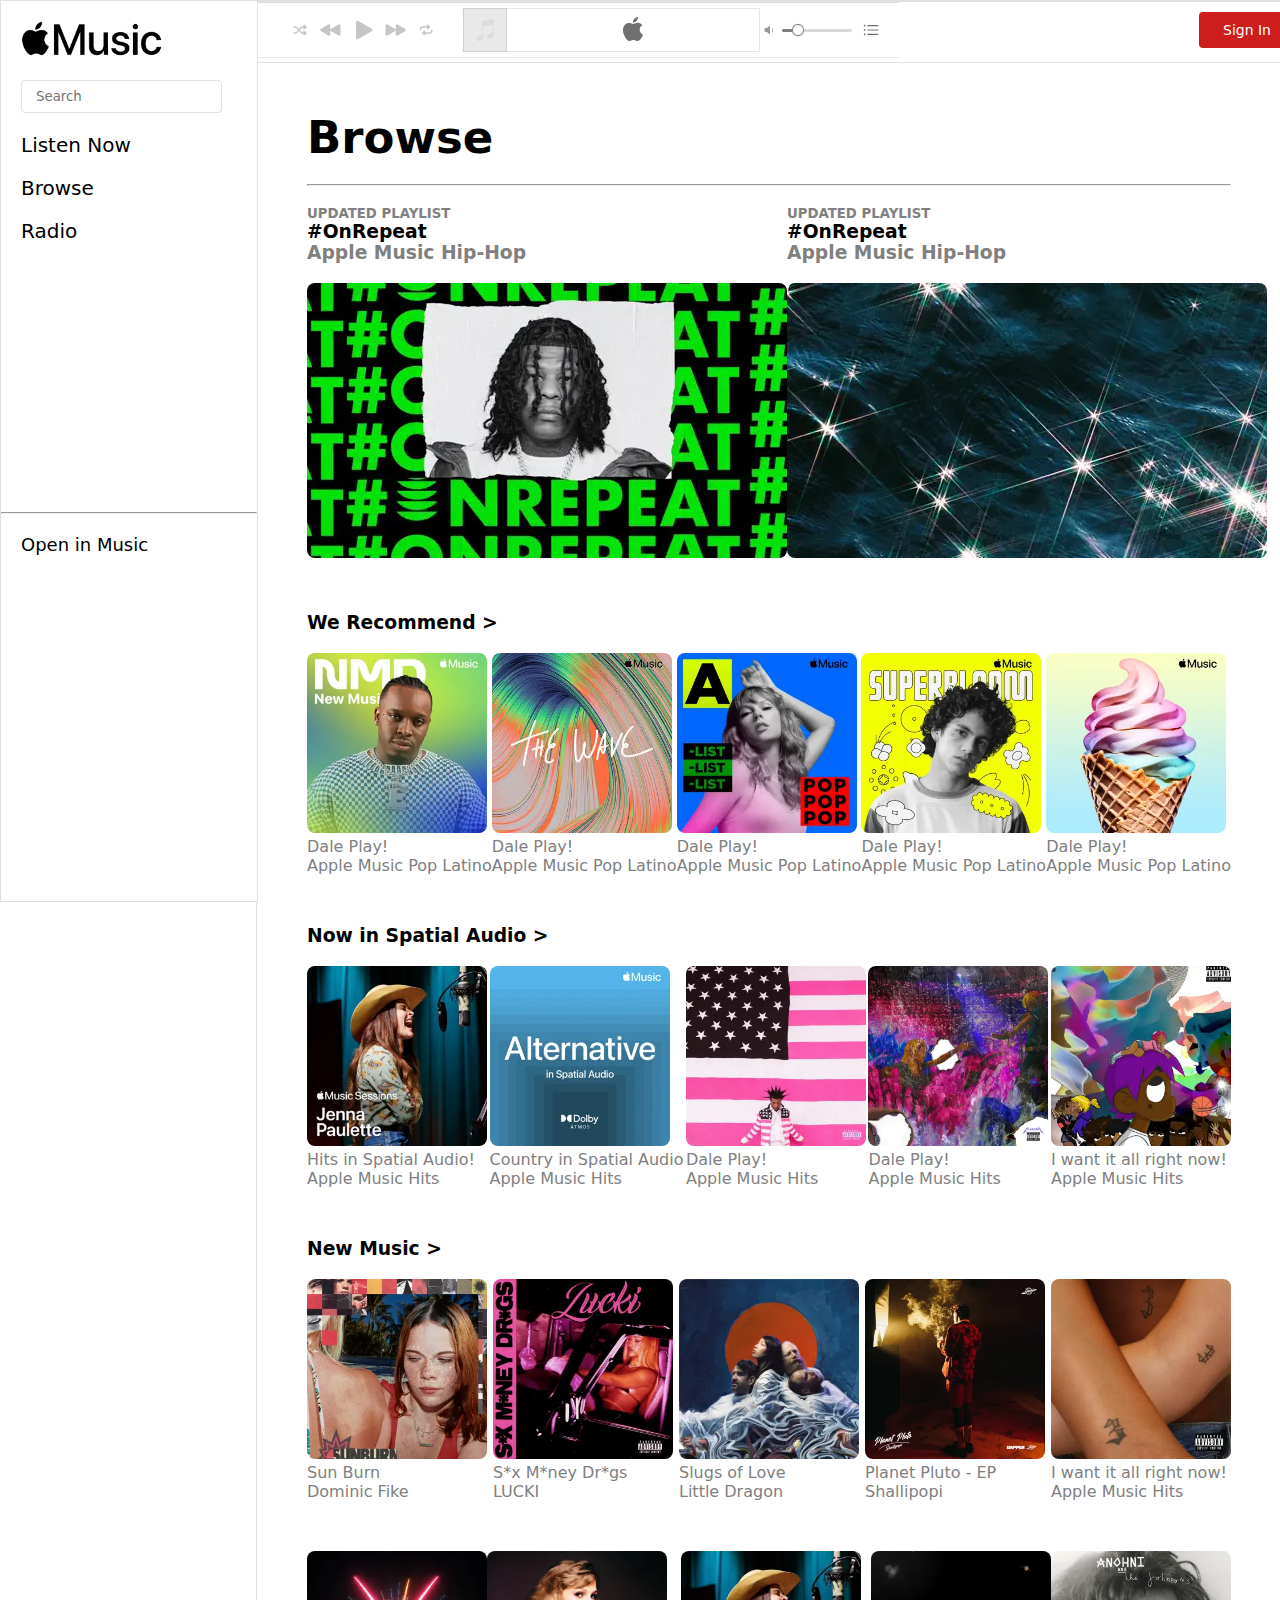
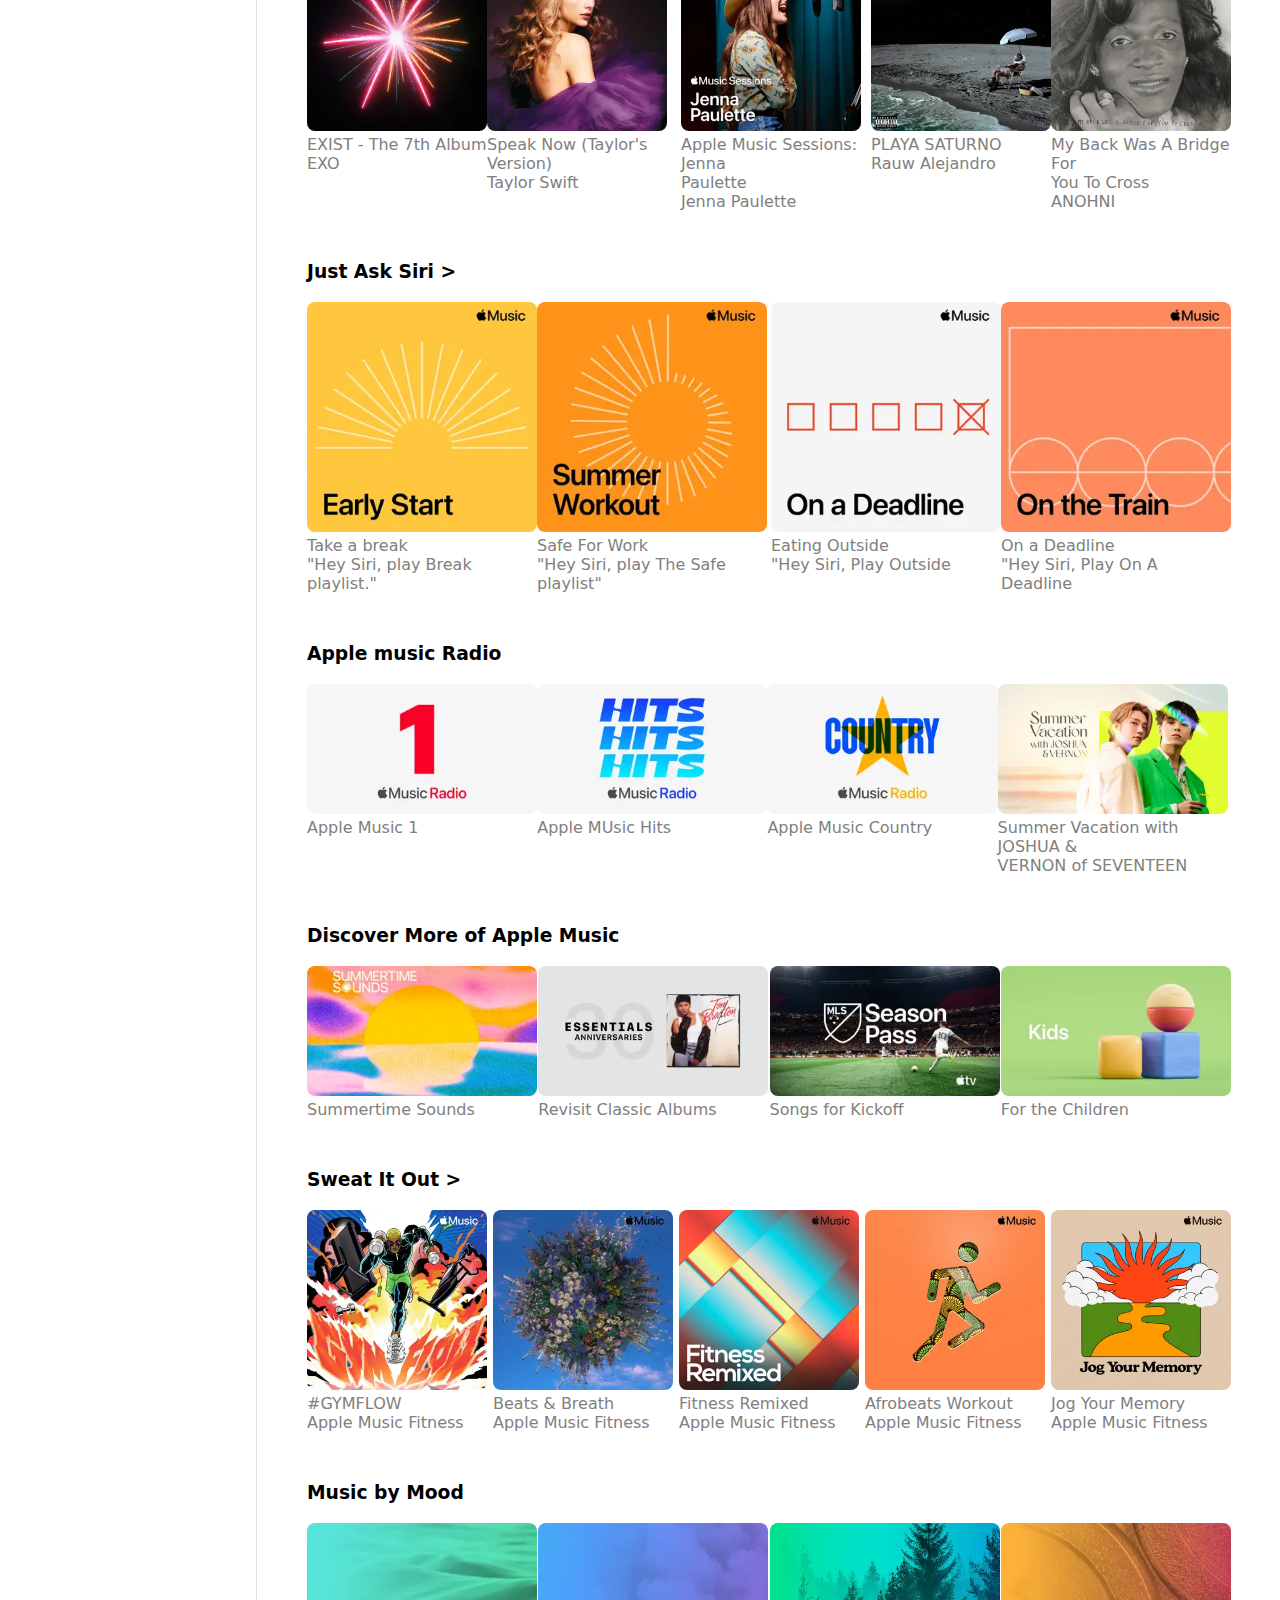
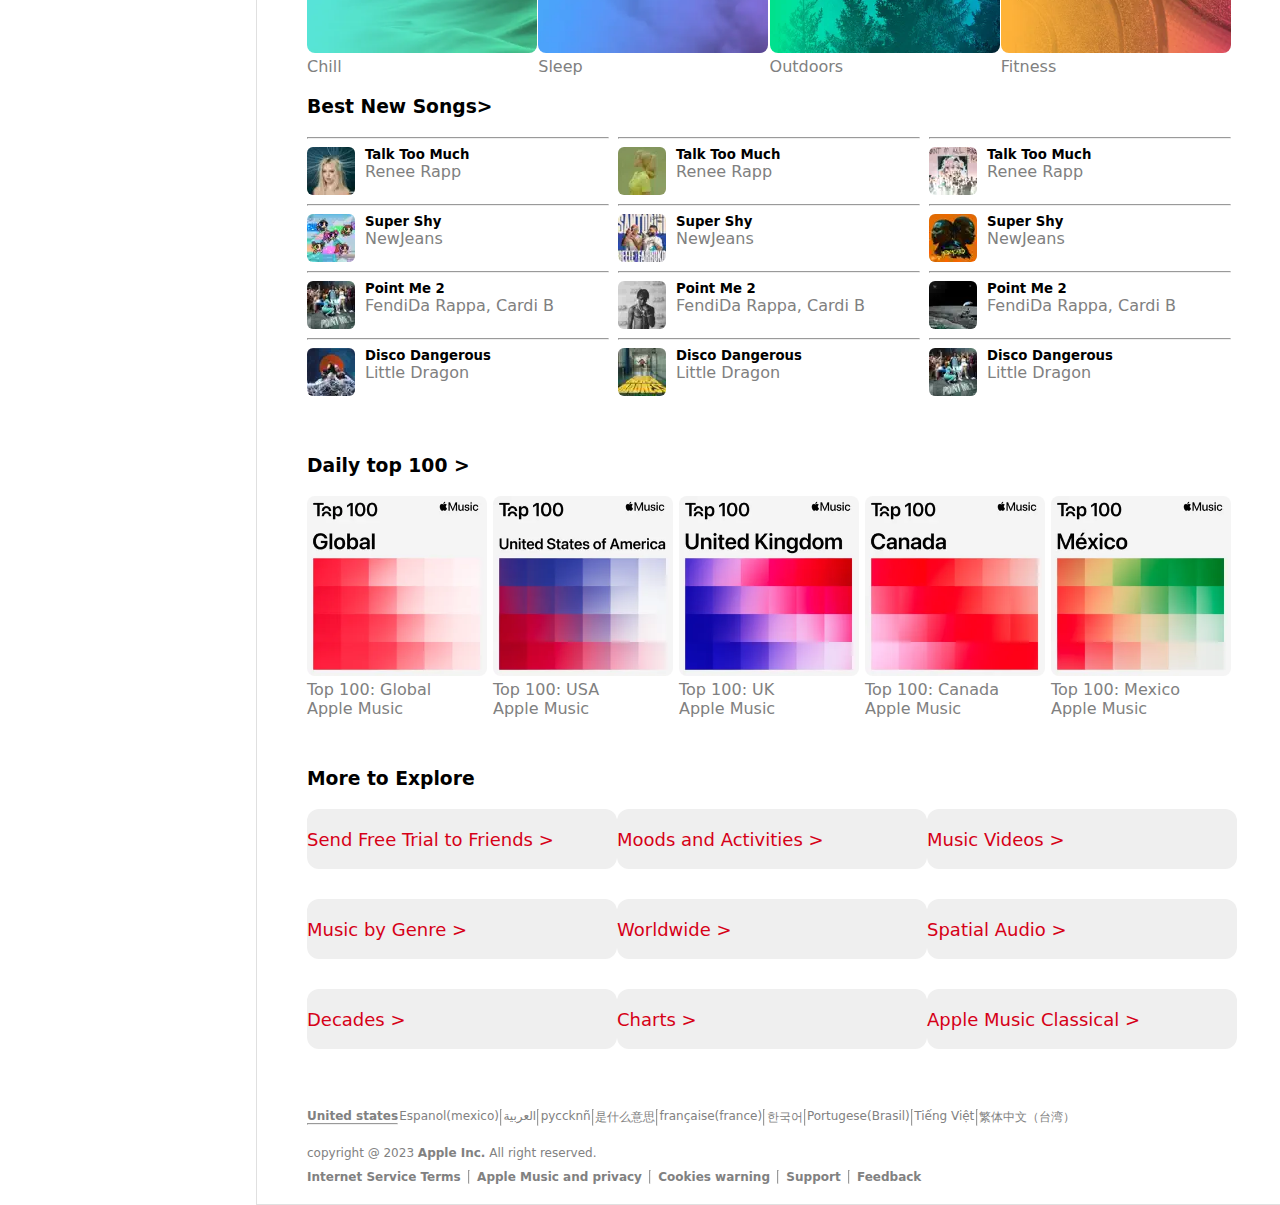
==== index.html @ d8089726 "my first project" ====
<!DOCTYPE html>
<html lang="en">
<head>
    <meta charset="UTF-8">
    <meta name="viewport" content="width=device-width, initial-scale=1.0">
    <title>Document</title>
    <link rel="stylesheet" href="./css/main.css">
</head>
<body>
    <div class="full_page">
        <div class="left">
            <div class="nav_logo">
                <img src="img/logo.png" alt="logo">
            </div>
            <input type="search" placeholder="Search">

            <div class="item_list">
               <ul>
                <li>Listen Now</li><br>
                <li>Browse</li><br>
                <li>Radio</li><br>
               </ul>
            </div>
            <div class="underline">
                <hr>
               <ul>
                <li>Open in Music</li>
               </ul>
            </div>
        </div>

        <div class="right">
            <div class="nav1">
                <div class="nav">
                     <div class="main_img">
                        <img src="img/player.PNG" alt="">

                        <div class="signing">
                            <button class="signn">Sign In</button>
                         </div>
                     </div>
                </div>

            </div>

            <div class="browse">
                <h2>Browse</h2>
                <hr class="lin">
            </div>

            <div class="section_two">
                <div class="slide_one">
                    <h5 class=" date list_tag">UPDATED PLAYLIST</h5>
                    <h3 class="on list_tag">#OnRepeat</h3>
                    <h3 class="app list_tag">Apple Music Hip-Hop</h3>
                    <div>
                        <img src="img/480x275sr.webp" alt="" class="apple">
                    </div>

                </div>

                <div class="slide_one">
                    <h5 class=" date list_tag">UPDATED PLAYLIST</h5>
                    <h3 class="on list_tag">#OnRepeat</h3>
                    <h3 class="app list_tag">Apple Music Hip-Hop</h3>
                    <div>
                        <img src="img/480x275sr (1) 2.webp" alt="" class="apple">
                    </div>

                </div>
            </div>

            <div class="section_three">
                <div class="we">
                   <h3> We Recommend ></h3>
                </div>
                <div class="section_three_images">
                  <div class="main_image">
                    <div>
                        <img src="img/316x316 recom 1.webp" alt="">
                    </div>
                    <p>Dale Play!</p>
                    <p>Apple Music Pop Latino</p>
                  </div>
                  <div class="main_image">
                    <div>
                        <img src="img/316x316SC.DN01 recom 2.webp" alt="">
                    </div>
                    <p>Dale Play!</p>
                    <p>Apple Music Pop Latino</p>
                  </div>
                  <div class="main_image">
                    <div>
                        <img src="img/316x316SC.DN01 recom 3.webp" alt="">
                    </div>
                    <p>Dale Play!</p>
                    <p>Apple Music Pop Latino</p>
                  </div>
                  <div class="main_image">
                    <div>
                        <img src="img/316x316SC.DN01 recom 4.webp" alt="">
                    </div>
                    <p>Dale Play!</p>
                    <p>Apple Music Pop Latino</p>
                  </div>
                  <div class="main_image">
                    <div>
                        <img src="img/316x316SC.DN01 recom 5.webp" alt="">
                    </div>
                    <p>Dale Play!</p>
                    <p>Apple Music Pop Latino</p>
                  </div>
                </div>

                <div class="section_three">
                    <div class="we">
                       <h3> Now in Spatial Audio ></h3>
                    </div>
                    <div class="section_three_images">
                      <div class="main_image">
                        <div>
                            <img src="img/316x316bb now 1.webp" alt="">
                        </div>
                        <p>Hits in Spatial Audio!</p>
                        <p>Apple Music Hits</p>
                      </div>
                      <div class="main_image">
                        <div>
                            <img src="img/316x316cc now 2.webp" alt="">
                        </div>
                        <p>Country in Spatial Audio</p>
                        <p>Apple Music Hits</p>
                      </div>
                      <div class="main_image">
                        <div>
                            <img src="img/316x316bb now 3.webp" alt="">
                        </div>
                        <p>Dale Play!</p>
                        <p>Apple Music Hits</p>
                      </div>
                      <div class="main_image">
                        <div>
                            <img src="img/316x316bb now 4.webp" alt="">
                        </div>
                        <p>Dale Play!</p>
                        <p>Apple Music Hits</p>
                      </div>
                      <div class="main_image">
                        <div>
                            <img src="img/316x316bb now 5.webp" alt="">
                        </div>
                        <p>I want it all right now!</p>
                        <p>Apple Music Hits</p>
                      </div>
                    </div>

                    <div class="section_three">
                        <div class="we">
                           <h3> New Music ></h3>
                        </div>
                        <div class="section_three_images">
                          <div class="main_image">
                            <div>
                                <img src="img/316x316bb new 1.webp" alt="">
                            </div>
                            <p>Sun Burn</p>
                            <p>Dominic Fike</p>
                          </div>
                          <div class="main_image">
                            <div>
                                <img src="img/316x316bb new 2.webp" alt="">
                            </div>
                            <p>S*x M*ney Dr*gs</p>
                            <p>LUCKI</p>
                          </div>
                          <div class="main_image">
                            <div>
                                <img src="img/316x316bb new 3.webp" alt="">
                            </div>
                            <p>Slugs of Love</p>
                            <p>Little Dragon</p>
                          </div>
                          <div class="main_image">
                            <div>
                                <img src="img/316x316bb new 4.webp" alt="">
                            </div>
                            <p>Planet Pluto - EP</p>
                            <p>Shallipopi</p>
                          </div>
                          <div class="main_image">
                            <div>
                                <img src="img/316x316bb new 5.webp" alt="">
                            </div>
                            <p>I want it all right now!</p>
                            <p>Apple Music Hits</p>
                          </div>
                        </div>

                        <div class="section_three">
                            <!-- <div class="we">
                               <h2> New Music</h2>
                            </div> -->
                            <div class="section_three_images">
                              <div class="main_image">
                                <div>
                                    <img src="img/316x316bb new 6.webp" alt="">
                                </div>
                                <p>EXIST - The 7th Album</p>
                                <p>EXO</p>
                              </div>
                              <div class="main_image">
                                <div>
                                    <img src="img/316x316bb new7.webp" alt="">
                                </div>
                                <p>Speak Now (Taylor's Version)</p>
                                <p>Taylor Swift</p>
                              </div>
                              <div class="main_image">
                                <div>
                                    <img src="img/316x316bb new 8.webp" alt="">
                                </div>
                                <p>Apple Music Sessions: Jenna</p>
                                <p>Paulette</p>
                                <p>Jenna Paulette</p>
                              </div>
                              <div class="main_image">
                                <div>
                                    <img src="img/316x316bb new 9.webp" alt="">
                                </div>
                                <p>PLAYA SATURNO</p>
                                <p>Rauw Alejandro</p>
                              </div>
                              <div class="main_image">
                                <div>
                                    <img src="img/316x316bb new 10.webp" alt="">
                                </div>
                                <p>My Back Was A Bridge For</p>
                                <p>You To Cross</p>
                                <p>ANOHNI</p>
                              </div>
                            </div>

                            <div class="section_three">
                                <div class="we">
                                   <h3> Just Ask Siri ></h3>
                                </div>
                                <div class="section_three_images_siri">
                                  <div class="main_image">
                                    <div>
                                        <img src="img/siri 1.webp" alt="">
                                    </div>
                                    <p>Take a break</p>
                                    <p>"Hey Siri, play Break playlist."</p>
                                  </div>
                                  <div class="main_image">
                                    <div>
                                        <img src="img/siri 2.webp" alt="">
                                    </div>
                                    <p>Safe For Work</p>
                                    <p>"Hey Siri, play The Safe playlist"</p>
                                  </div>
                                  <div class="main_image">
                                    <div>
                                        <img src="img/siri 3.webp" alt="">
                                    </div>
                                    <p>Eating Outside</p>
                                    <p>"Hey Siri, Play Outside</p>
                                  </div>
                                  <div class="main_image">
                                    <div>
                                        <img src="img/siri 4.webp" alt="">
                                    </div>
                                    <p>On a Deadline</p>
                                    <p>"Hey Siri, Play On A Deadline</p>
                                  </div>
                                </div>

                                <div class="section_three">
                                    <div class="we">
                                       <h3>Apple music Radio </h3>
                                    </div>
                                    <div class="section_three_images_radio">
                                      <div class="main_image">
                                        <div>
                                            <img src="img/radio1.webp" alt="">
                                        </div>
                                        <p>Apple Music 1</p>
                                      </div>
                                      <div class="main_image">
                                        <div>
                                            <img src="img/radio2.webp" alt="">
                                        </div>
                                        <p>Apple MUsic Hits</p>
                                      </div>
                                      <div class="main_image">
                                        <div>
                                            <img src="img/radio3.webp" alt="">
                                        </div>
                                        <p>Apple Music Country</p>
                                      </div>
                                      <div class="main_image">
                                        <div>
                                            <img src="img/radio4.webp" alt="">
                                        </div>
                                        <p>Summer Vacation with JOSHUA &</p>
                                        <P>VERNON of SEVENTEEN</P>
                                      </div>
                                    </div>

                                    <div class="section_three">
                                        <div class="we">
                                           <h3>Discover More of Apple Music</h3>
                                        </div>
                                        <div class="section_three_images_radio">
                                          <div class="main_image">
                                            <div>
                                                <img src="img/discover1.webp" alt="">
                                            </div>
                                            <p>Summertime Sounds</p>
                                          </div>
                                          <div class="main_image">
                                            <div>
                                                <img src="img/discover2.webp" alt="">
                                            </div>
                                            <p>Revisit Classic Albums</p>
                                          </div>
                                          <div class="main_image">
                                            <div>
                                                <img src="img/discover3.webp" alt="">
                                            </div>
                                            <p>Songs for Kickoff</p>
                                          </div>
                                          <div class="main_image">
                                            <div>
                                                <img src="img/discover4.webp" alt="">
                                            </div>
                                            <p>For the Children</p>
                                          </div>
                                        </div>

                                        <div class="section_three">
                                            <div class="we">
                                               <h3>Sweat It Out ></h3>
                                            </div>
                                            <div class="section_three_images">
                                              <div class="main_image">
                                                <div>
                                                    <img src="img/sweat.webp" alt="">
                                                </div>
                                                <p>#GYMFLOW</p>
                                                <p>Apple Music Fitness</p>
                                              </div>
                                              <div class="main_image">
                                                <div>
                                                    <img src="img/sweat2.webp" alt="">
                                                </div>
                                                <p>Beats & Breath</p>
                                                <p>Apple Music Fitness</p>
                                              </div>
                                              <div class="main_image">
                                                <div>
                                                    <img src="img/sweat3.webp" alt="">
                                                </div>
                                                <p>Fitness Remixed</p>
                                                <p>Apple Music Fitness</p>
                                              </div>
                                              <div class="main_image">
                                                <div>
                                                    <img src="img/sweat4.webp" alt="">
                                                </div>
                                                <p>Afrobeats Workout</p>
                                                <p>Apple Music Fitness</p>
                                              </div>
                                              <div class="main_image">
                                                <div>
                                                    <img src="img/sweat5.webp" alt="">
                                                </div>
                                                <p>Jog Your Memory</p>
                                                <p>Apple Music Fitness</p>
                                              </div>
                                            </div>

                                        <div class="section_three">
                                            <div class="we">
                                               <h3>Music by Mood</h3>
                                            </div>
                                            <div class="section_three_images_radio">
                                              <div class="main_image">
                                                <div>
                                                    <img src="img/mood1.webp" alt="">
                                                </div>
                                                <p>Chill</p>
                                              </div>
                                              <div class="main_image">
                                                <div>
                                                    <img src="img/mood2.webp" alt="">
                                                </div>
                                                <p>Sleep</p>
                                              </div>
                                              <div class="main_image">
                                                <div>
                                                    <img src="img/mood3.webp" alt="">
                                                </div>
                                                <p>Outdoors</p>
                                              </div>
                                              <div class="main_image">
                                                <div>
                                                    <img src="img/mood4.webp" alt="">
                                                </div>
                                                <p>Fitness</p>
                                              </div>
                                            </div>

                                            <div class="music_table">
                                                <div class="music_table1">
                                                    <h3>Best New Songs></h3>
                                                </div>
                                                <div class="music_table_flex">
                                                    <div class="master1">
                                                        <div class="best_new_songs">
                                                        <hr>
                                                        <div class="best_new_songs_div1">
                                                            <div class="jaey">
                                                                <img src="img/bestnew1.webp" alt="">
                                                            </div>
                                                            <div class="text">
                                                                <ul>
                                                                    <h5>Talk Too Much</h5>
                                                                    <p>Renee Rapp</p>
                                                                </ul>
                                                            </div>
                                                        </div>
                                                    </div>
                                                    <div class="best_new_songs">
                                                        <hr>
                                                        <div class="best_new_songs_div1">
                                                            <div class="jaey">
                                                                <img src="img/bestnew2.webp" alt="">
                                                            </div>
                                                            <div class="text">
                                                                <ul>
                                                                    <h5>Super Shy</h5>
                                                                    <p>NewJeans</p>
                                                                </ul>
                                                            </div>
                                                        </div>
                                                    </div>
                                                    <div class="best_new_songs">
                                                        <hr>
                                                        <div class="best_new_songs_div1">
                                                            <div class="jaey">
                                                                <img src="img/bestnew3.webp" alt="">
                                                            </div>
                                                            <div class="text">
                                                                <ul>
                                                                    <h5>Point Me 2</h5>
                                                                    <p>FendiDa Rappa, Cardi B</p>
                                                                </ul>
                                                            </div>
                                                        </div>
                                                    </div>
                                                    <div class="best_new_songs">
                                                        <hr>
                                                        <div class="best_new_songs_div1">
                                                            <div class="jaey">
                                                                <img src="img/bestnew4.webp" alt="">
                                                            </div>
                                                            <div class="text">
                                                                <ul>
                                                                    <h5>Disco Dangerous</h5>
                                                                    <p>Little Dragon</p>
                                                                </ul>
                                                            </div>
                                                        </div>
                                                    </div>
                                                </div>
                                                <div class="master1">
                                                    <div class="best_new_songs">
                                                    <hr>
                                                    <div class="best_new_songs_div1">
                                                        <div class="jaey">
                                                            <img src="img/bestnew5.webp" alt="">
                                                        </div>
                                                        <div class="text">
                                                            <ul>
                                                                <h5>Talk Too Much</h5>
                                                                <p>Renee Rapp</p>
                                                            </ul>
                                                        </div>
                                                    </div>
                                                </div>
                                                <div class="best_new_songs">
                                                    <hr>
                                                    <div class="best_new_songs_div1">
                                                        <div class="jaey">
                                                            <img src="img/bestnew6.webp" alt="">
                                                        </div>
                                                        <div class="text">
                                                            <ul>
                                                                <h5>Super Shy</h5>
                                                                <p>NewJeans</p>
                                                            </ul>
                                                        </div>
                                                    </div>
                                                </div>
                                                <div class="best_new_songs">
                                                    <hr>
                                                    <div class="best_new_songs_div1">
                                                        <div class="jaey">
                                                            <img src="img/bestnew7.webp" alt="">
                                                        </div>
                                                        <div class="text">
                                                            <ul>
                                                                <h5>Point Me 2</h5>
                                                                <p>FendiDa Rappa, Cardi B</p>
                                                            </ul>
                                                        </div>
                                                    </div>
                                                </div>
                                                <div class="best_new_songs">
                                                    <hr>
                                                    <div class="best_new_songs_div1">
                                                        <div class="jaey">
                                                            <img src="img/bestnew8.webp" alt="">
                                                        </div>
                                                        <div class="text">
                                                            <ul>
                                                                <h5>Disco Dangerous</h5>
                                                                <p>Little Dragon</p>
                                                            </ul>
                                                        </div>
                                                    </div>
                                                </div>
                                            </div>
                                            <div class="master1">
                                                <div class="best_new_songs">
                                                <hr>
                                                <div class="best_new_songs_div1">
                                                    <div class="jaey">
                                                        <img src="img/bestnew9.webp" alt="">
                                                    </div>
                                                    <div class="text">
                                                        <ul>
                                                            <h5>Talk Too Much</h5>
                                                            <p>Renee Rapp</p>
                                                        </ul>
                                                    </div>
                                                </div>
                                            </div>
                                            <div class="best_new_songs">
                                                <hr>
                                                <div class="best_new_songs_div1">
                                                    <div class="jaey">
                                                        <img src="img/bestnew10.webp" alt="">
                                                    </div>
                                                    <div class="text">
                                                        <ul>
                                                            <h5>Super Shy</h5>
                                                            <p>NewJeans</p>
                                                        </ul>
                                                    </div>
                                                </div>
                                            </div>
                                            <div class="best_new_songs">
                                                <hr>
                                                <div class="best_new_songs_div1">
                                                    <div class="jaey">
                                                        <img src="img/bestnew11.webp" alt="">
                                                    </div>
                                                    <div class="text">
                                                        <ul>
                                                            <h5>Point Me 2</h5>
                                                            <p>FendiDa Rappa, Cardi B</p>
                                                        </ul>
                                                    </div>
                                                </div>
                                            </div>
                                            <div class="best_new_songs">
                                                <hr>
                                                <div class="best_new_songs_div1">
                                                    <div class="jaey">
                                                        <img src="img/bestnew12.webp" alt="">
                                                    </div>
                                                    <div class="text">
                                                        <ul>
                                                            <h5>Disco Dangerous</h5>
                                                            <p>Little Dragon</p>
                                                        </ul>
                                                    </div>
                                                </div>
                                            </div>
                                        </div>
                                    </div>
                                </div>

                                <div class="section_three">
                                    <div class="we">
                                       <h3>Daily top 100 ></h3>
                                    </div>
                                    <div class="section_three_images">
                                      <div class="main_image">
                                        <div>
                                            <img src="img/daily 1.webp" alt="">
                                        </div>
                                        <p>Top 100: Global</p>
                                        <p>Apple Music</p>
                                      </div>
                                      <div class="main_image">
                                        <div>
                                            <img src="img/daily 2.webp" alt="">
                                        </div>
                                        <p>Top 100: USA</p>
                                        <p>Apple Music</p>
                                      </div>
                                      <div class="main_image">
                                        <div>
                                            <img src="img/daily 3.webp" alt="">
                                        </div>
                                        <p>Top 100: UK</p>
                                        <p>Apple Music</p>
                                      </div>
                                      <div class="main_image">
                                        <div>
                                            <img src="img/daily 4.webp" alt="">
                                        </div>
                                        <p>Top 100: Canada</p>
                                        <p>Apple Music</p>
                                      </div>
                                      <div class="main_image">
                                        <div>
                                            <img src="img/daily 5.webp" alt="">
                                        </div>
                                        <p>Top 100: Mexico</p>
                                        <p>Apple Music</p>
                                      </div>
                                    </div> 
                                </div>

                                <div class="music_buttons">
                                    <div>
                                        <h3>More to Explore</h3>
                                   </div>
                                   <div class="music_buttons_flex">
                                    <div class="music_buttons1">
                                        <div>
                                            <button>Send Free Trial to Friends      ></button>
                                        </div>
                                        <div>
                                            <button>Music by Genre          ></button>
                                        </div>
                                        <div>
                                            <button>Decades     ></button>
                                        </div>
                                    </div>
                                    <div class="music_buttons1">
                                        <div>
                                            <button>Moods and Activities        ></button>
                                        </div>
                                        <div>
                                            <button>Worldwide          ></button>
                                        </div>
                                        <div>
                                            <button>Charts      ></button>
                                        </div>
                                    </div>
                                    <div class="music_buttons1">
                                        <div>
                                            <button>Music Videos        ></button>
                                        </div>
                                        <div>
                                            <button>Spatial Audio          ></button>
                                        </div>
                                        <div>
                                            <button>Apple Music Classical       ></button>
                                        </div>
                                    </div>
                                   </div>
                                </div>
                            </div>

                            <div class="footer_base_one">
                                <ul class="base">
                                   <b><li>United states</li><hr></b> 
                                    <li>Espanol(mexico)</li><hr>
                                    <li>العربية</li><hr>
                                    <li>pyccknñ</li><hr>
                                    <li>是什么意思</li><hr>
                                    <li>française(france)</li><hr>
                                    <li> 한국어</li><hr>
                                    <li>Portugese(Brasil)</li><hr>
                                    <li> Tiếng Việt</li><hr>
                                    <li>繁体中文（台湾）</li>
                                </ul>
                            </div>

                            <div class="copyright">
                                copyright @ 2023 <b>Apple Inc.</b> All right reserved. 
                            </div>

                            <div class="base_two">
                            <ul class="base_two0">
                              <b><li>Internet Service Terms</li></b><hr>
                              <b><li>Apple Music and privacy</li></b><hr>
                              <b><li>Cookies warning</li></b><hr>
                              <b><li>Support</li></b><hr>
                              <b><li>Feedback</li></b>
                            </ul>
                          </div>




    </div>
    
</body>
</html>
---- css/main.css ----
*{
    margin: 0;
    padding: 0;
    font-family: system-ui, -apple-system, BlinkMacSystemFont, 'Segoe UI', Roboto, Oxygen, Ubuntu, Cantarell, 'Open Sans', 'Helvetica Neue', sans-serif;
}

/* nav starts here */
.full_page{
    width: 100%;
    display: flex;
}
.left{
    width: 20%;
    background-color: white;
    height: 100%;
    position: fixed;
    border: 1.5px solid rgb(224, 224, 224);
}
.nav_logo img{
    height: 35px;
    margin-top: 20px;
    margin-left: 20px;
}
.left input{
    margin-left: 20px;
    margin-top: 20px;
    padding: 8px 14px 8px 14px ;
    border-radius: 4px;
    border: 1px solid rgb(224, 224, 224);
}
.item_list{
    margin-top: 20px;
    margin-left: 20px;
}
.item_list li{
    list-style: none;
    font-size: 20px;
}
.underline{
    margin-top: 250px;
}
.underline li{
    margin-left: 20px;
    margin-top: 20px;
    list-style: none;
    font-size: 18px;
    
}
.right{
    margin-left: 20%;
    width: 80%;
    background-color: rgba(245, 245, 220, 0);
    /* height: 4000px; */
    border: 1.5px solid rgb(224, 224, 224);
}
.nav{
    height: 60px;
    width: 100%;
    position: fixed;
    background-color: white;
    border: 1.5px solid rgb(224, 224, 224);
}
.nav1{
    height: 60px;
    width: 100%;
    background-color: white;
}
.main_img{
    display: flex;
}
.signing{
    margin-top: 10px;
    margin-left: 300px;
}
.signn{
    padding: 10px 24px 10px 24px;
    border-radius: 4px;
    border: none;
    background-color: rgb(206, 29, 29);
    color: white;
    font-size: 14px;
}

.browse{
    margin-top: 50px;
    margin-left: 50px;
    font-size: 30px;
}
.lin{
    margin-top: 20px;
    margin-right: 50px;
}
/* nav ends here */

/* section_two starts here */
.section_two{
    display: flex;
    justify-content: space-between;
    margin-left: 50px;
    margin-right: 50px;
    margin-top: 20px;
}
.apple{
    margin-top: 20px;
    border-radius: 8px;
}
.date{
    color: gray;
}
.app{
    color: gray;
}
/* section_two ends here */

/* section_three starts here */
.section_three{
    margin-top: 50px;
}
.we{
    margin-left: 50px;
}
.section_three_images{
    margin-left: 50px;
    margin-top: 20px;
    margin-right: 50px;
    display: flex;
    justify-content: space-between;

}
.section_three_images img{
    border-radius: 8px;
    height: 180px;

}
.section_three_images p{
    color: gray;
}
.section_three_images_siri img{
    border-radius: 8px;
    height: 230px;
}
.section_three_images_siri{
    margin-left: 50px;
    margin-top: 20px;
    margin-right: 50px;
    display: flex;
    justify-content: space-between;
}
.section_three_images_radio{
    margin-left: 50px;
    margin-top: 20px;
    margin-right: 50px;
    display: flex;
    justify-content: space-between;
}
.section_three_images_radio img{
    border-radius: 8px;
    height: 130px;
}
.section_three_images_radio p{
    color: gray;
}
.section_three_images_siri p{
    color: gray;
}

/* section_three ends here */

/* Music table starts here */


.music_table{
    margin-top: 20px;
    margin-left: 50px;
    margin-right: 50px;
}
.music_table1{
    margin-bottom: 20px;
}
.best_new_songs hr{
    margin-bottom: 8px;
    width: 300px;
    color: gray;
    border: thin 1px;
}
.jaey img{
    border-radius: 6px;
    margin-right: 10px;
    margin-bottom: 5px;
}
.best_new_songs_div1{
    display: flex;
}
.text p{
    color: gray;
}
.music_table_flex{
    display: flex;
    justify-content: space-between;
}

/* Music table starts here */

.music_buttons{
    margin-top: 50px;
    margin-left: 50px;
    margin-right: 50px;
    margin-bottom: 50px;
}
.music_buttons_flex{
    display: flex;
    justify-content: space-between;
}
.music_buttons1 button{
     width: 310px;
     text-align: justify;
     margin-top: 20px;
     margin-bottom: 10px;
     height: 60px;
     font-size: 18px;
     font-weight: 400;
     border-radius: 12px;
     border: transparent;
     color: #D60017;
}
.footer_base_one{
    margin-left: 50px;
    margin-right: 50px;
    margin-bottom: 20px;
    width: 75%;
}
.base {
    display: flex;
    justify-content: space-between;
    list-style: none;

}
.base li{
    color: rgb(129, 129, 129);
    font-size: 12px;
}
.copyright{
    font-size: 12px;
    margin-left: 50px;
    margin-right: 50px;
    color: rgb(129, 129, 129);
}.base_two0{
    list-style: none;
    display: flex;
    color: rgb(129, 129, 129);
    font-size: 12px;
    justify-content: space-between;
}
.base_two{
    width: 60%;
    font-size: 12px;
    margin-left: 50px;
    margin-right: 50px;
    color: rgb(129, 129, 129);
    margin-top: 10px;  
    margin-bottom: 20px;
}
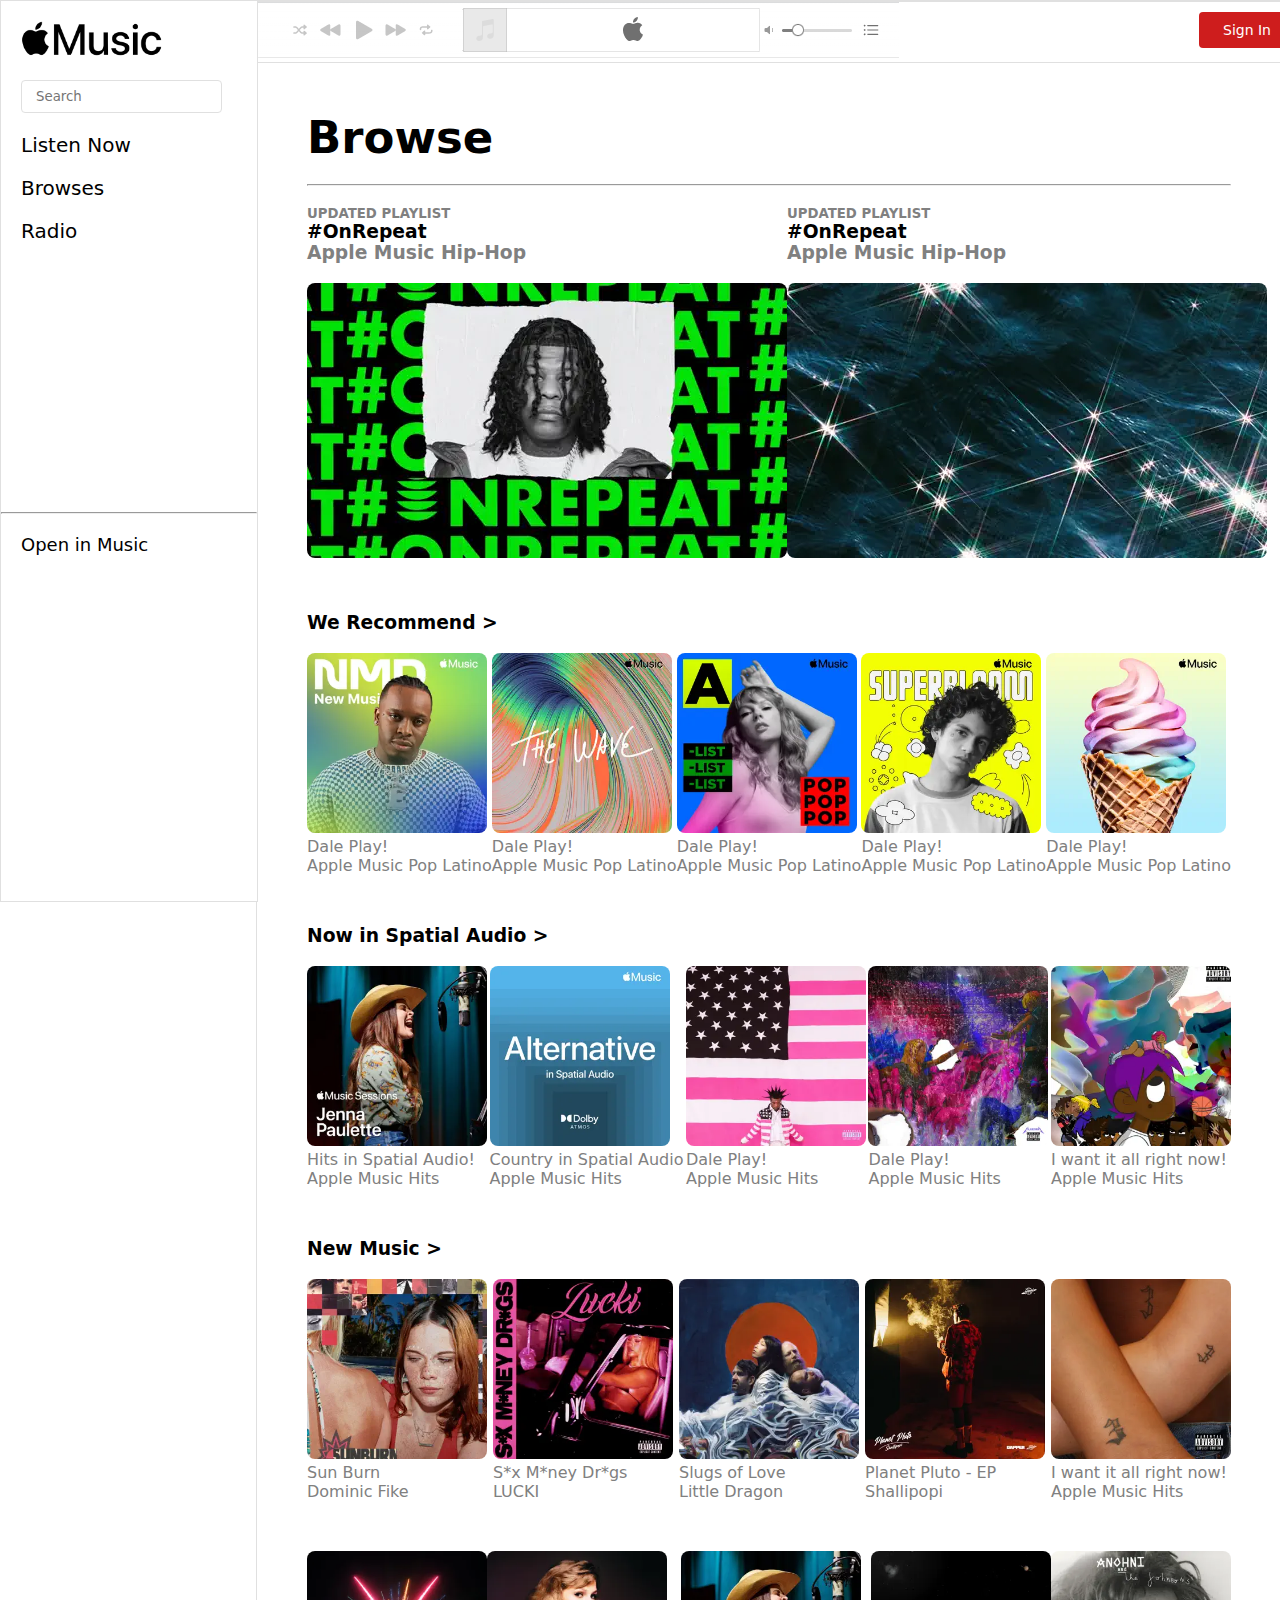
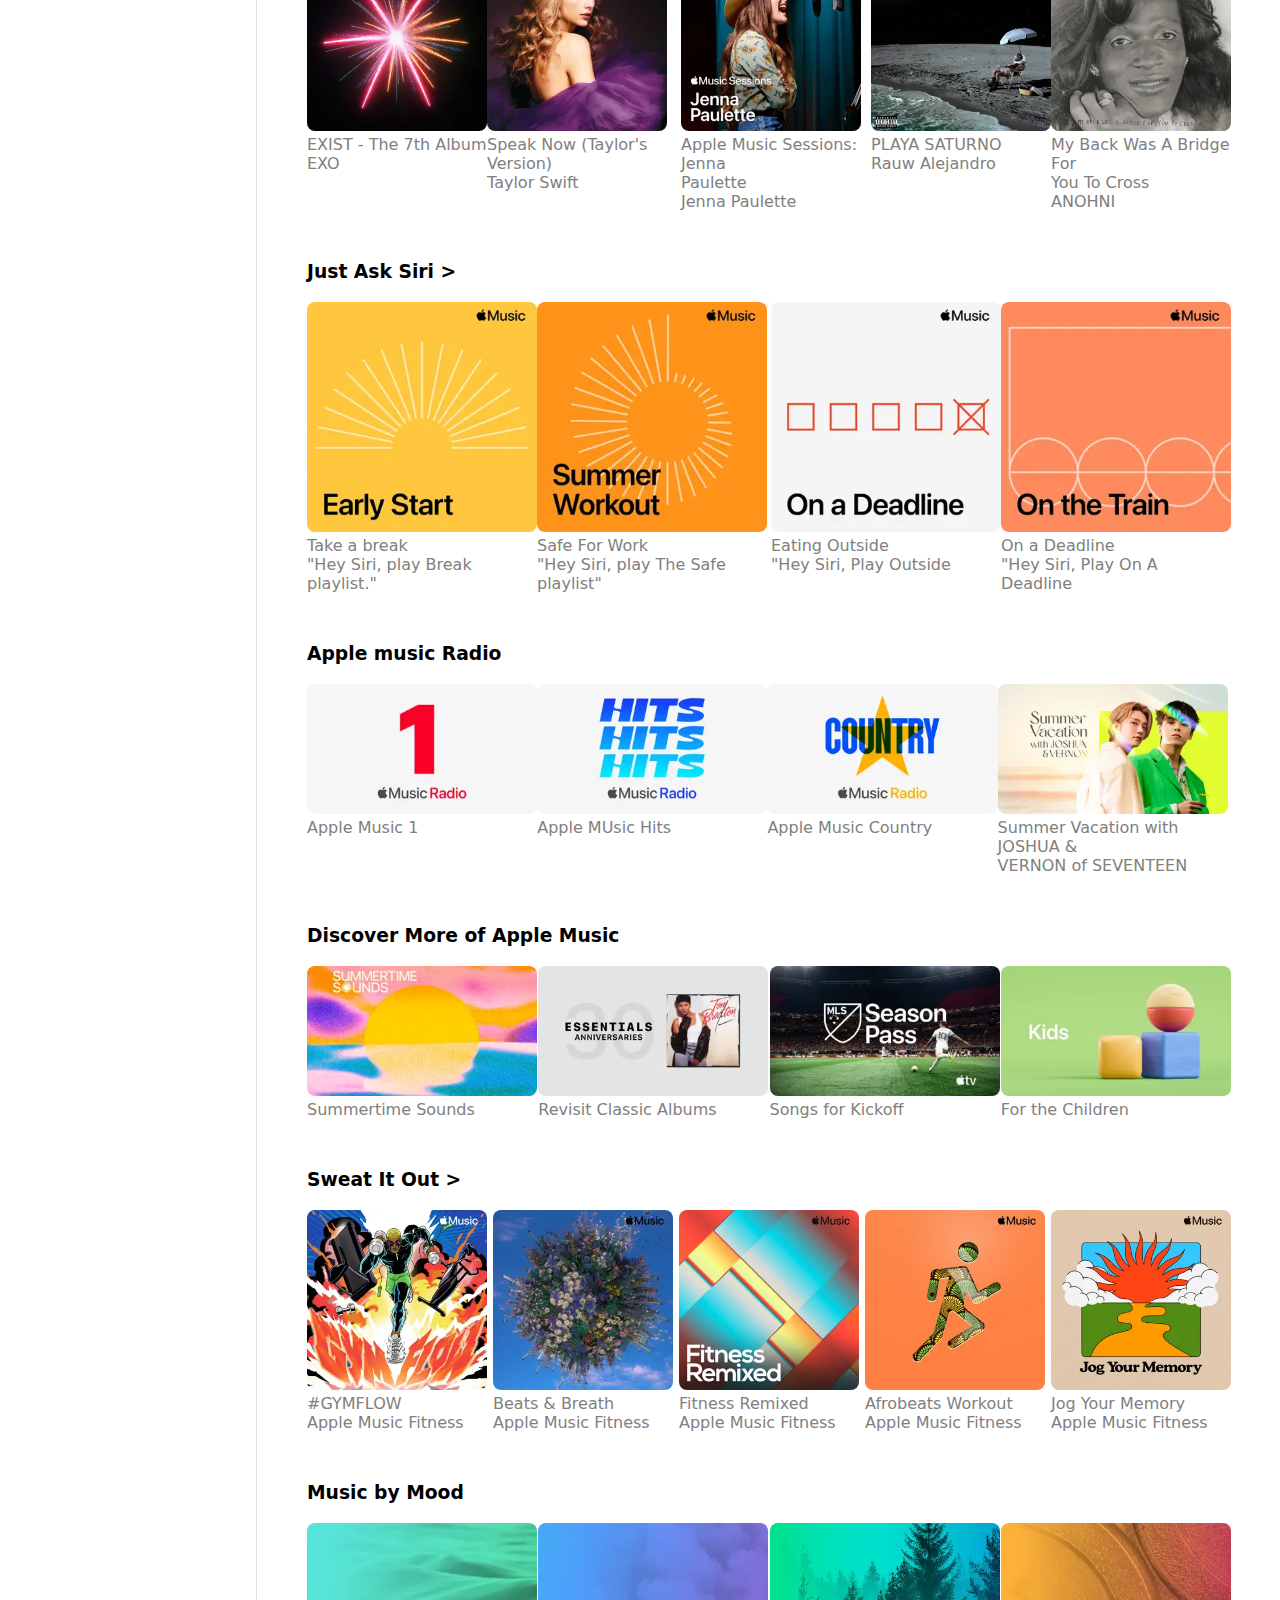
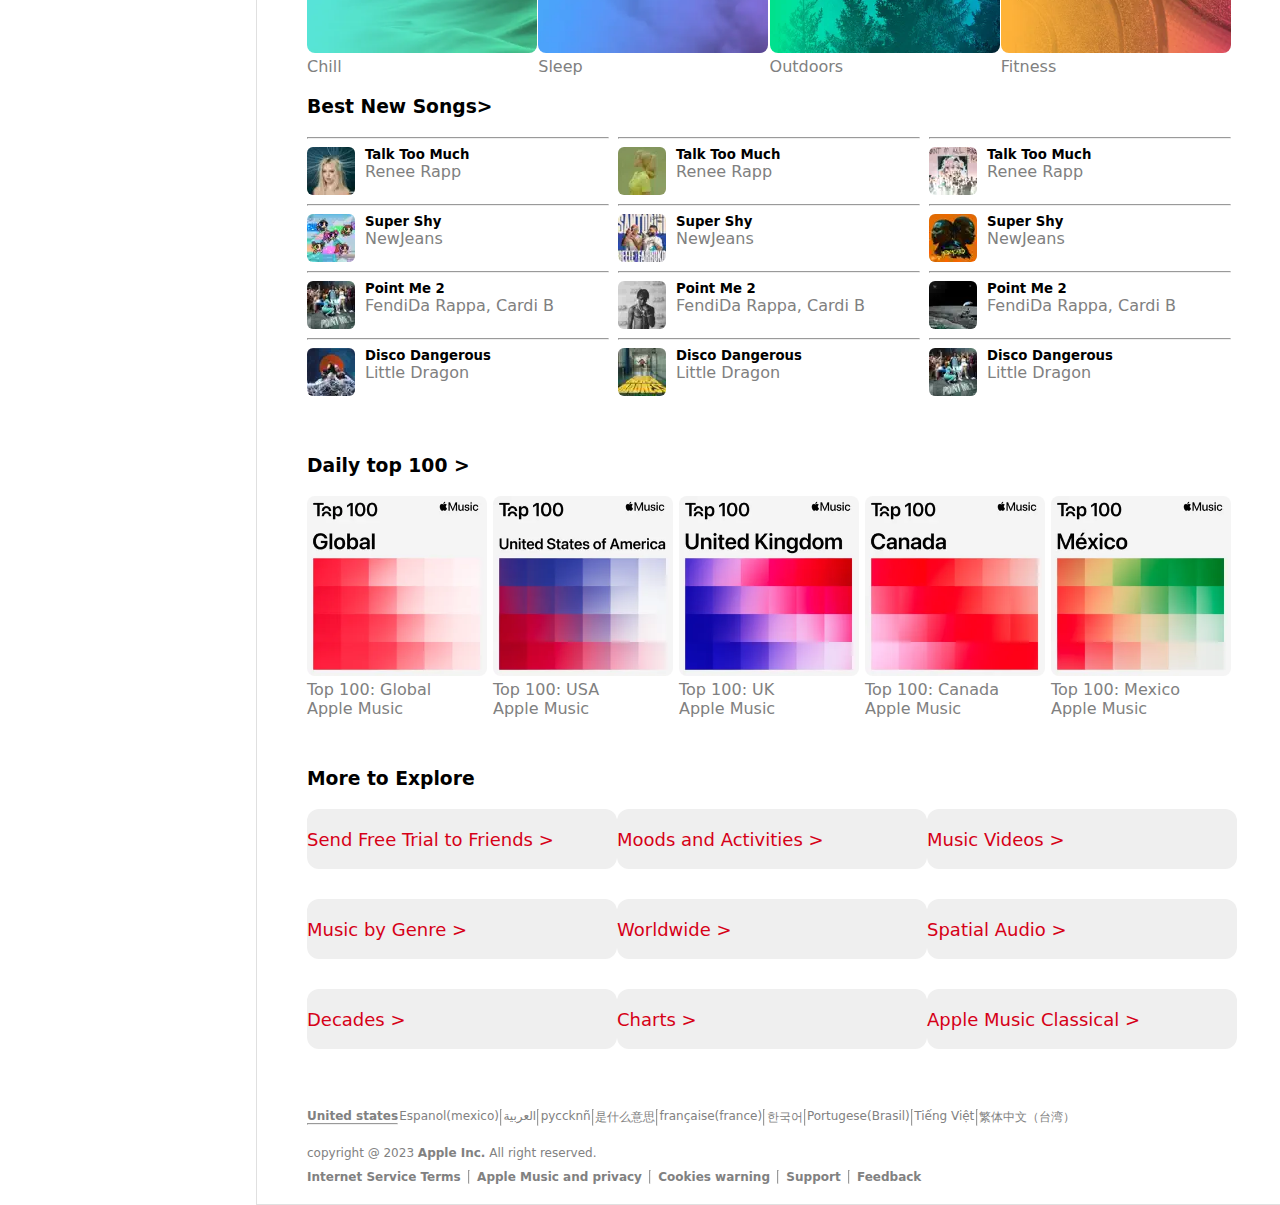
==== commit 73517346: "apple music projetc" ====
--- a/index.html
+++ b/index.html
@@ -17,7 +17,7 @@
             <div class="item_list">
                <ul>
                 <li>Listen Now</li><br>
-                <li>Browse</li><br>
+                <li>Browses</li><br>
                 <li>Radio</li><br>
                </ul>
             </div>
